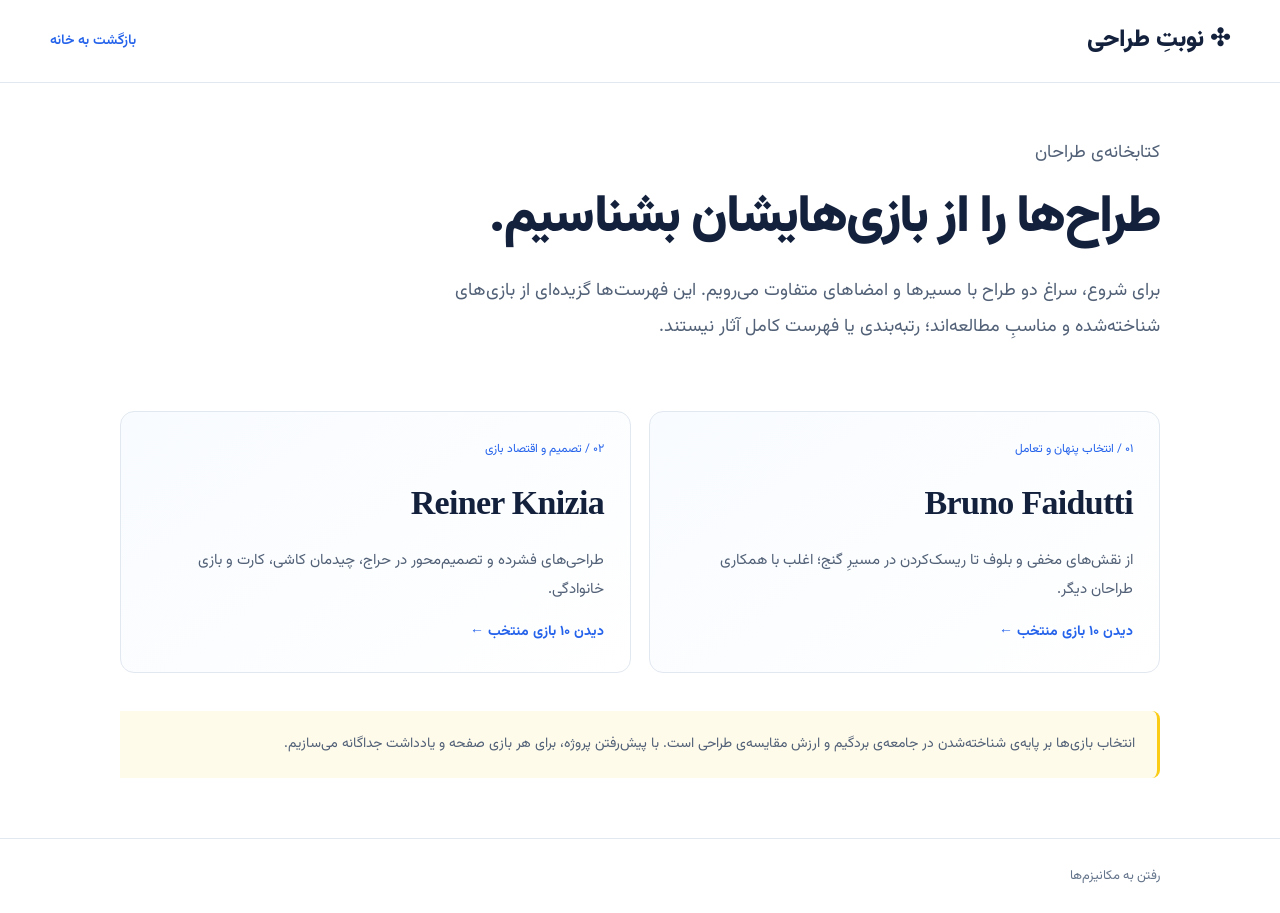
==== designers/index.html @ c554ebef "Add push-your-luck guide and designer pages" ====
<!doctype html>
<html lang="fa" dir="rtl">
<head><meta charset="utf-8"><meta name="viewport" content="width=device-width, initial-scale=1"><meta name="description" content="آشنایی با طراحان بردگیم و بازی‌های شناخته‌شده‌ی آن‌ها."><title>طراحان بازی | نوبتِ طراحی</title><link rel="stylesheet" href="../styles.css"><link rel="stylesheet" href="../responsive.css"><link rel="stylesheet" href="../article.css"></head>
<body class="article-page">
  <header class="article-header"><div class="wrap"><a class="brand" href="../index.html">✣ نوبتِ طراحی</a><a class="back-home" href="../index.html">بازگشت به خانه</a></div></header>
  <main class="article-main">
    <section class="mechanism-head"><p class="article-kicker">کتابخانه‌ی طراحان</p><h1>طراح‌ها را از بازی‌هایشان بشناسیم.</h1><p>برای شروع، سراغ دو طراح با مسیرها و امضاهای متفاوت می‌رویم. این فهرست‌ها گزیده‌ای از بازی‌های شناخته‌شده و مناسبِ مطالعه‌اند؛ رتبه‌بندی یا فهرست کامل آثار نیستند.</p></section>
    <section class="designer-index-grid">
      <a class="designer-index-card" href="bruno-faidutti.html"><span class="designer-index-num">۰۱ / انتخاب پنهان و تعامل</span><h2 lang="en" dir="ltr">Bruno Faidutti</h2><p>از نقش‌های مخفی و بلوف تا ریسک‌کردن در مسیرِ گنج؛ اغلب با همکاری طراحان دیگر.</p><b>دیدن ۱۰ بازی منتخب ←</b></a>
      <a class="designer-index-card" href="reiner-knizia.html"><span class="designer-index-num">۰۲ / تصمیم و اقتصاد بازی</span><h2 lang="en" dir="ltr">Reiner Knizia</h2><p>طراحی‌های فشرده و تصمیم‌محور در حراج، چیدمان کاشی، کارت و بازی خانوادگی.</p><b>دیدن ۱۰ بازی منتخب ←</b></a>
    </section>
    <p class="designer-note">انتخاب بازی‌ها بر پایه‌ی شناخته‌شدن در جامعه‌ی بردگیم و ارزش مقایسه‌ی طراحی است. با پیش‌رفتن پروژه، برای هر بازی صفحه و یادداشت جداگانه می‌سازیم.</p>
  </main>
  <footer class="site-footer"><div class="article-main"><a href="../index.html#mechanisms">رفتن به مکانیزم‌ها</a></div></footer>
</body></html>
---- styles.css ----
@import url('https://fonts.googleapis.com/css2?family=Vazirmatn:wght@400;500;600;700;800;900&display=swap');
:root{--paper:#ffffff;--ink:#14213d;--muted:#526177;--line:#e2e8f0;--orange:#2563eb;--green:#14213d}*{box-sizing:border-box}html{scroll-behavior:smooth;scroll-padding-top:30px}body{margin:0;background:var(--paper);color:var(--ink);font-family:Vazirmatn,Tahoma,sans-serif;line-height:1.9}a{color:inherit;text-decoration:none}a:focus-visible,summary:focus-visible{outline:3px solid var(--orange);outline-offset:6px}a:hover{color:var(--orange)}.wrap{width:min(1180px,calc(100% - 72px));margin-inline:auto}.header{display:flex;align-items:center;justify-content:space-between;gap:26px;min-height:112px;border-bottom:1px solid var(--line)}.brand{font-size:24px;font-weight:900;line-height:1.4;position:relative}.brand-icon{font-size:35px;color:var(--orange);vertical-align:middle}.brand-note{display:block;font-size:10px;font-weight:400;letter-spacing:.1px;margin-right:37px;color:var(--muted)}nav{display:flex;gap:25px;font-size:13px;font-weight:600}.github-link{font-size:12px;border:1px solid #cbd5e1;border-radius:5px;padding:8px 14px}.hero{display:grid;grid-template-columns:1fr 1fr;gap:52px;align-items:center;padding-block:70px 80px}.eyebrow{font-size:12px;font-weight:600;letter-spacing:.4px;margin:0 0 20px}.eyebrow>span{display:inline-block;width:7px;height:7px;border-radius:50%;background:var(--orange);margin-left:6px}h1{font-size:clamp(36px,4.2vw,59px);font-weight:900;line-height:1.5;letter-spacing:-1.7px;margin:0 0 20px}h1 em{font-style:normal;color:var(--orange)}.intro{font-size:15px;line-height:2.2;color:#526177;max-width:480px}.hero-actions{display:flex;align-items:center;gap:24px;margin-top:28px}.button{display:inline-flex;align-items:center;gap:24px;background:var(--green);color:white;border-radius:5px;padding:12px 21px;font-size:13px;font-weight:600}.button:hover{background:#1d4ed8;color:white}.text-link{font-size:12px;font-weight:600;border-bottom:1px solid #93c5fd;padding-bottom:3px}.small-note{font-size:11px;color:#526177;margin-top:21px}.board-art{height:490px;position:relative;direction:ltr}.board-caption{position:absolute;top:0;right:25px;left:25px;font-size:10px;color:#526177;direction:rtl;border-bottom:1px solid #e2e8f0;padding-bottom:10px}.board-caption span{float:left}.game-board{position:absolute;width:370px;height:370px;background:#eff6ff;left:60px;top:64px;transform:rotate(-9deg);border:11px solid #dbeafe;border-radius:10px;box-shadow:15px 20px 25px #14213d16;overflow:hidden}.board-grid{position:absolute;inset:0;background-image:linear-gradient(#93c5fd40 1px,transparent 1px),linear-gradient(90deg,#93c5fd40 1px,transparent 1px);background-size:44px 44px}.route{position:absolute;inset:0;width:100%;height:100%}.tile{position:absolute;width:57px;height:57px;display:grid;place-items:center;border-radius:8px;font-size:34px;box-shadow:3px 5px 0 #0002}.tile-a{left:119px;top:80px;background:var(--orange);color:#ffffff}.tile-b{right:37px;top:16px;background:var(--green);color:#facc15}.pawn{position:absolute;bottom:49px;left:36px;width:36px;height:52px;background:var(--green);border-radius:50% 50% 18% 18%;box-shadow:6px 7px 0 #0002}.pawn:before{content:'';position:absolute;width:27px;height:27px;border-radius:50%;background:#244887;top:-12px;left:4px}.token{position:absolute;right:40px;bottom:69px;width:50px;height:50px;background:#facc15;border:5px double #ca8a04;border-radius:50%;text-align:center;line-height:40px;font-size:24px;color:#713f12}.board-word{position:absolute;bottom:11px;right:16px;font-size:10px;color:#526177}.design-card{position:absolute;left:0;bottom:18px;background:#ffffff;width:240px;padding:22px;transform:rotate(8deg);box-shadow:0 10px 35px #14213d20;border:1px solid #e2e8f0;border-radius:8px;direction:rtl}.card-label{font-size:9px;color:#526177}.design-card strong{display:block;font-size:25px;line-height:1.7;margin:15px 0}.card-bottom{display:block;border-top:1px solid #e2e8f0;padding-top:12px;font-size:9px;color:#526177}.card-bottom b{float:left;font-size:18px}.dice{position:absolute;right:4px;bottom:33px;width:68px;height:68px;background:#2563eb;border-radius:12px;transform:rotate(-17deg);box-shadow:5px 7px 0 #1e40af;display:grid;grid-template-columns:repeat(3,1fr);grid-template-rows:repeat(3,1fr);padding:13px;gap:3px}.dice i{background:#ffffff;border-radius:50%}.dice i:nth-child(2){grid-column:3}.dice i:nth-child(3){grid-column:2;grid-row:2}.dice i:nth-child(4){grid-column:1;grid-row:3}.dice i:nth-child(5){grid-column:3;grid-row:3}.art-note{position:absolute;bottom:-25px;right:50px;font-size:10px;color:#526177}.status-strip{border-block:1px solid var(--line);background:#ffffff}.status-inner{display:flex;align-items:center;justify-content:space-between;gap:20px;padding-block:22px;font-size:12px}.status-inner b{font-size:26px;margin-left:8px;font-weight:800}.start-status{font-size:11px;color:#526177}.start-status i{display:inline-block;width:7px;height:7px;border-radius:50%;background:#2563eb;margin-left:6px}.section{padding-block:77px}.section-heading{display:flex;justify-content:space-between;align-items:center;gap:24px;margin-bottom:35px}.section-heading .eyebrow{color:#526177;margin-bottom:8px}h2{font-size:27px;line-height:1.7;letter-spacing:-.7px;margin:0}.section-heading>p{font-size:12px;color:var(--muted);margin:0}.steps{display:grid;grid-template-columns:repeat(4,1fr);gap:32px}.steps article{border-top:1px solid #cbd5e1;padding-top:20px}.step-no{font-size:12px;color:var(--orange)}h3{font-size:18px;line-height:1.8;margin:14px 0 7px}.steps p{font-size:13px;color:var(--muted);margin:0;line-height:2}.journal-section{background:#ffffff;border-block:1px solid var(--line)}.pill{font-size:11px;border:1px solid #cbd5e1;padding:4px 12px;border-radius:20px}.journal-entry{display:grid;grid-template-columns:190px 1fr;background:var(--paper);border:1px solid var(--line);padding:35px;gap:35px}.entry-side{display:flex;flex-direction:column;align-items:flex-start;border-left:1px solid var(--line);font-size:11px;color:var(--muted)}.entry-number{font-size:65px;line-height:1.5;font-weight:800;color:#64748b}.entry-tag{margin-top:26px;background:#ede9fe;padding:3px 12px;border-radius:3px;font-size:10px}.entry-content h3{font-size:22px;margin-top:0}.entry-content p{font-size:14px;line-height:2.2;color:#526177}.entry-content summary{cursor:pointer;display:flex;align-items:center;gap:24px;color:var(--orange);font-size:12px;font-weight:700;list-style:none}.entry-content summary::-webkit-details-marker{display:none}.entry-content summary span{font-size:20px}details[open] summary span{transform:rotate(45deg)}.article-body{border-top:1px solid var(--line);margin-top:20px;padding-top:4px}h4{font-size:16px;margin-bottom:0}.empty-note{display:flex;align-items:center;gap:18px;margin-top:20px}.empty-note>span{font-size:32px;color:#2563eb}.empty-note p{font-size:12px;color:var(--muted);margin:0}.empty-note strong{font-weight:500;color:var(--ink)}.resources{display:grid;grid-template-columns:1fr 1.6fr;gap:42px}.featured{background:#ffffff;border:1px solid #e2e8f0;border-radius:5px;padding:27px;display:block}.resource-type{font-size:11px;color:#526177}.resource-type>span{float:left;font-size:20px}.resource h3{text-align:left;font-size:33px;font-family:Georgia,serif;font-weight:400;line-height:1.2;margin-top:26px;color:var(--green)}.resource p{font-size:13px;color:#526177;max-width:320px}.resource-footer{font-size:11px;display:block;margin-top:25px}.resource-list>a{display:flex;justify-content:space-between;align-items:center;border-bottom:1px solid var(--line);padding:12px 0 18px}.resource-list h3{font-family:Georgia,serif;font-size:22px;margin:0;direction:ltr;text-align:right}.resource-list p{font-size:12px;color:var(--muted);margin:4px 0 0}.resource-list>a>span{font-size:24px;color:#2563eb}.book-note{font-size:11px;color:#526177;margin-top:20px}.workshop{padding:48px 55px;background:var(--green);border-radius:8px;color:#ffffff;display:grid;grid-template-columns:1fr 1fr;gap:80px;align-items:center}.workshop .eyebrow{color:#bfdbfe;margin-bottom:12px}.workshop h2{font-size:36px;line-height:1.6}.workshop p{font-size:13px;color:#cbd5e1;margin:18px 0 24px}.light{background:#dbeafe;color:var(--green);font-size:11px}.light:hover{background:#eff6ff;color:var(--green)}.workshop-sheet{background:#ffffff;color:var(--green);padding:25px 30px;transform:rotate(-3deg);box-shadow:5px 7px 0 #0b1530;position:relative}.workshop-sheet:before{content:'';position:absolute;width:70px;height:21px;background:#93c5fdaa;left:40%;top:-10px;transform:rotate(7deg)}.sheet-label{font-size:10px;color:#526177}.workshop-sheet h3{font-size:23px;margin-top:12px}.workshop-sheet ol{font-size:13px;padding-right:20px;line-height:2.5}.workshop-sheet p{font-size:11px;color:#526177;border-top:1px dashed #cbd5e1;padding-top:12px;margin-bottom:0}.publishing{display:flex;align-items:center;gap:27px;padding-block:58px}.publishing-icon{font-size:40px;color:var(--orange)}.publishing h2{font-size:21px}.publishing p{font-size:13px;color:var(--muted);max-width:750px;margin:8px 0 0}.publishing .text-link{margin-right:auto;white-space:nowrap}footer{border-top:1px solid var(--line);display:flex;justify-content:space-between;align-items:center;gap:20px;padding-block:27px}footer .brand{font-size:18px}footer p,footer>a:last-child{font-size:10px;color:var(--muted)}.skip{position:fixed;top:-100px;right:10px;padding:10px;background:white;z-index:10}.skip:focus{top:10px}@media(min-width:1400px){.hero{gap:80px}}@media(max-width:1050px){nav{gap:14px}.github-link{display:none}.hero{gap:20px}.game-board{width:320px;height:320px;left:30px;top:80px}.board-art{height:460px}.design-card{width:210px}.design-card strong{font-size:22px}.steps{gap:20px}.workshop{gap:40px;padding:40px}.hero-actions{gap:14px}.button{gap:12px}.hero-actions .text-link{font-size:11px}}@media(max-width:760px){.wrap{width:calc(100% - 36px)}.header{min-height:100px;flex-wrap:wrap;gap:16px;padding-block:17px}.brand{font-size:22px}.brand-note{font-size:9px}nav{width:100%;justify-content:space-between;font-size:12px}.hero{grid-template-columns:1fr;padding-block:35px 55px;gap:30px}h1{font-size:43px}.intro{font-size:14px}.hero-actions{gap:22px}.board-art{width:360px;max-width:100%;height:430px;margin:auto}.game-board{width:290px;height:290px;left:35px;top:60px}.design-card{left:4px;bottom:25px;width:200px;padding:18px}.design-card strong{font-size:21px;margin-block:10px}.dice{right:12px;bottom:40px}.art-note{bottom:-10px;right:28px}.status-inner{flex-wrap:wrap;gap:18px 8px}.status-inner>span{width:calc(50% - 8px);font-size:11px}.status-inner b{font-size:23px}.section{padding-block:48px}.section-heading{display:block;margin-bottom:25px}.section-heading>p{margin-top:12px}.section-heading .pill{display:inline-block;margin-top:14px}h2{font-size:24px}.steps{grid-template-columns:1fr 1fr;gap:28px 20px}.steps h3{font-size:16px}.steps p{font-size:12px}.journal-entry{grid-template-columns:1fr;padding:22px;gap:20px}.entry-side{flex-direction:row;align-items:center;gap:15px;border-left:0;border-bottom:1px solid var(--line);padding-bottom:12px}.entry-number{font-size:35px}.entry-tag{margin:0;font-size:9px}.entry-content h3{font-size:19px}.entry-content p{font-size:13px}.resources{grid-template-columns:1fr;gap:20px}.resource h3{font-size:34px}.workshop{grid-template-columns:1fr;padding:30px 24px;gap:35px}.workshop h2{font-size:30px}.workshop-sheet{margin:0 5px}.publishing{flex-wrap:wrap;gap:12px;padding-block:38px}.publishing>div{flex:1}.publishing .text-link{margin-right:43px}.publishing p{font-size:12px}footer{flex-wrap:wrap;gap:8px}footer p{width:100%;order:3;margin:0}footer>a:last-child{margin-right:auto}}@media(prefers-reduced-motion:reduce){html{scroll-behavior:auto}}

/* White page surfaces; retain the illustrated cards and accent panels. */
.status-strip{background:#fff}.journal-section{background:#fff}

/* Bright blue actions on clean white surfaces. */
.button{background:#2563eb}.button:hover{background:#1d4ed8}.button.light{background:#dbeafe;color:#14213d}.button.light:hover{background:#eff6ff}.featured{box-shadow:0 8px 28px #14213d06}.token{color:#713f12}
---- responsive.css ----
/* Shared layout safeguards, loaded after each page's component styles. */
.wrap { width: min(1180px, calc(100% - 40px)); }
main, section, article, .hero-copy, .entry-content, .project-copy,
.resource-list, .collab-copy, .about-hero > div { min-width: 0; }
img, svg { max-width: 100%; }
h1, h2, h3, p, a { overflow-wrap: break-word; }
.hero, .about-hero { grid-template-columns: minmax(0, 1fr) minmax(0, 1fr); }
.hero-actions, .mini-tags { flex-wrap: wrap; }
.button, .project-cta { max-width: 100%; min-height: 44px; }
nav a { display: inline-flex; align-items: center; min-height: 44px; }
.steps { grid-template-columns: repeat(3, minmax(0, 1fr)); }
.resources { grid-template-columns: minmax(0, 1fr) minmax(0, 1.6fr); }
.timeline { grid-template-columns: repeat(2, minmax(0, 1fr)); padding-inline-start: 14px; }
.interest-grid { grid-template-columns: repeat(3, minmax(0, 1fr)); }
.interest { min-width: 0; padding: 24px; }
.interest h3 { font-size: clamp(23px, 2.3vw, 32px); overflow-wrap: anywhere; }
.interest p { font-size: 13px; line-height: 1.9; }
.current-project {
  grid-template-columns: minmax(0, 1fr) minmax(0, 1.15fr);
  align-items: center; height: auto; min-height: 0;
}
.project-art { height: auto; aspect-ratio: 16 / 9; min-width: 0; }
.project-image { width: 100%; height: 100%; object-fit: contain; }
.project-dot { flex: 0 0 8px; }
.current-project h2 { font-size: clamp(26px, 3vw, 38px); overflow-wrap: anywhere; }
.project-copy p { max-width: none; }
.current-marker { flex-wrap: wrap; }
.workshop, .collab { grid-template-columns: minmax(0, 1fr) minmax(0, 1fr); }
.publishing > div { min-width: 0; }

@media (max-width: 1000px) {
  .hero, .about-hero { gap: 28px; }
  .header { gap: 15px; }
  .hero h1, .about-hero h1 { font-size: clamp(34px, 4.6vw, 48px); }
  .interest { padding: 20px; }
  .current-project { padding: 30px; gap: 26px; }
  .workshop, .collab { padding: 32px; gap: 30px; }
}

/* Stack before the fixed-size illustrations squeeze the reading column. */
@media (max-width: 900px) {
  .hero, .about-hero { grid-template-columns: minmax(0, 1fr); }
  .hero-copy, .about-hero > div:first-child { max-width: 650px; }
  .board-art { width: 360px; max-width: 100%; margin: 10px auto 20px; }
  .identity-art { width: 400px; max-width: 100%; margin: 10px auto; }
  .current-project { grid-template-columns: minmax(0, 1fr); gap: 24px; }
  .project-art { width: 100%; max-width: 600px; justify-self: center; order: 0; }
  .project-copy { order: 1; }
  .current-project h2 { font-size: clamp(28px, 5vw, 38px); }
  .steps { grid-template-columns: repeat(2, minmax(0, 1fr)); }
  .interest-grid { grid-template-columns: minmax(0, 1fr); }
  .interest {
    display: grid; grid-template-columns: minmax(0, 1fr) 150px;
    column-gap: 20px; align-items: center; min-height: 210px; padding: 24px;
  }
  .interest-visual {
    position: static; grid-column: 2; grid-row: 1 / 4;
    width: 150px; height: 150px; opacity: 1;
  }
  .interest-number, .interest h3, .interest p { grid-column: 1; }
  .interest h3 { font-size: clamp(24px, 4vw, 32px); min-height: 0; max-width: none; margin: 12px 0; }
  .interest p { margin: 0; text-align: right; }
  .workshop, .collab { grid-template-columns: minmax(0, 1fr); }
  .workshop-sheet { width: min(100%, 480px); justify-self: center; }
  .collab-art { width: 280px; max-width: 100%; margin: auto; }
  .collab-copy { max-width: 620px; }
  .publishing { flex-wrap: wrap; }
  .publishing .text-link { margin-inline-start: 0; }
}

@media (max-width: 760px) {
  .wrap { width: calc(100% - 36px); }
  .header { padding-block: 16px 8px; gap: 8px; }
  nav { gap: 8px; flex-wrap: wrap; }
  .hero, .about-hero { padding-block: 32px 40px; }
  .hero h1, .about-hero h1 { font-size: clamp(30px, 7vw, 43px); letter-spacing: -1px; }
  .section { padding-block: 44px; }
  .section-heading { display: block; }
  .section-heading > p { margin-top: 12px; }
  .timeline, .resources { grid-template-columns: minmax(0, 1fr); }
  .journal-entry { grid-template-columns: minmax(0, 1fr); }
  .entry-side { flex-wrap: wrap; }
  .current-project { padding: 22px; }
  .project-art { height: auto; }
  .identity-art { width: 340px; height: 410px; }
  .project-copy .eyebrow { font-size: 11px; }
  .current-project h2 { font-size: clamp(25px, 6vw, 34px); }
  .workshop, .collab { padding: 28px 24px; }
  .workshop-sheet { transform: none; margin: 0; }
  .collab-copy h2 { font-size: clamp(25px, 6vw, 32px); }
  .publishing { align-items: flex-start; }
  footer { flex-wrap: wrap; }
}

@media (max-width: 420px) {
  .wrap { width: calc(100% - 32px); }
  .steps { grid-template-columns: minmax(0, 1fr); }
  .interest { grid-template-columns: minmax(0, 1fr); padding: 24px; gap: 0; }
  .interest-visual { grid-column: 1; grid-row: 1; justify-self: center; width: 140px; height: 140px; }
  .interest-number { margin-top: 14px; }
  .interest h3 { font-size: 28px; }
  .interest p { margin-top: 6px; }
  .current-project { padding: 18px; }
  .project-cta { gap: 10px; padding-inline: 12px; }
  .identity-art { transform: none; height: 400px; }
  .art-orbit { width: 85%; height: auto; aspect-ratio: 1; left: 7%; }
  .orbit-two { width: 65%; left: 17%; }
  .id-label { font-size: 8px; letter-spacing: 1px; }
  .identity-card { padding: 18px; }
  .identity-card > div { gap: 10px; font-size: 10px; }
  .art-coordinate { left: 20%; }
  .board-art { height: 405px; }
  .game-board { width: 80%; height: auto; aspect-ratio: 1; left: 12%; }
  .design-card { width: 185px; left: 8px; }
  .dice { width: 56px; height: 56px; right: 8px; bottom: 25px; padding: 10px; }
  .collab-art { width: 240px; }
  .swatch { width: 95px; height: 140px; }
  .swatch-one { left: 5px; }.swatch-two { left: 65px; }.swatch-three { left: 125px; }
  .workshop, .collab { padding: 24px 18px; }
  .hero-actions { gap: 18px; }
}

/* Container-based sizing also covers narrow cards at desktop breakpoints. */
.interest h3{font-size:clamp(18px,10cqi,32px);max-width:100%;overflow-wrap:normal;word-break:normal}

/* Article and mechanism index additions. */
.journal-meta{font-size:14px!important;color:#526177!important;margin-block:10px 16px!important}
.journal-meta a{color:#2563eb;text-decoration:underline;text-decoration-color:#bfdbfe;text-underline-offset:3px}
.article-link{display:inline-flex;align-items:center;min-height:44px;padding:9px 15px;border-radius:5px;background:#2563eb;color:#fff;font-size:14px;font-weight:700}
.article-link:hover{color:#fff;background:#1d4ed8}
.mechanism-grid{display:grid;grid-template-columns:repeat(4,minmax(0,1fr));gap:14px}
.mechanism-grid>a{border:1px solid #e2e8f0;border-radius:9px;padding:22px;background:#fff;transition:border-color .15s ease,transform .15s ease}
.mechanism-grid>a:hover{border-color:#93c5fd;transform:translateY(-3px)}
.mechanism-grid>a>span{font-size:12px;color:#64748b}
.mechanism-grid h3{font-size:20px;margin:12px 0 6px;line-height:1.5}
.mechanism-grid h3{display:flex;flex-direction:column;align-items:flex-start;gap:3px}
.mechanism-grid h3 small,.journal-meta small{font:500 13px/1.5 Georgia,serif;color:#64748b;letter-spacing:.1px}
.journal-meta{display:flex;flex-wrap:wrap;align-items:center;gap:9px;margin-block:14px 18px!important}
.journal-meta>span{font-size:13px;color:#526177}
.journal-meta .mechanism-tag{display:inline-flex;flex-direction:column;gap:1px;padding:5px 10px;border:1px solid #dbeafe;border-radius:7px;background:#f8fbff;text-decoration:none}
.journal-meta .mechanism-tag>span{font-size:13px;font-weight:600}
.journal-meta .mechanism-tag small{font-size:11px}
.journal-entry-featured{grid-template-columns:minmax(220px,300px) minmax(0,1fr);align-items:stretch;padding:18px;gap:28px}
.entry-art{position:relative;min-height:286px;border-radius:7px;overflow:hidden;display:grid;place-items:center;direction:ltr;background:linear-gradient(145deg,#eaf2ff,#f8fbff);border:1px solid #dbeafe}
.entry-art:before,.entry-art:after{content:"";position:absolute;width:210px;height:210px;border:1px solid #bfdbfe;border-radius:50%;opacity:.75}
.entry-art:after{width:270px;height:270px;border-style:dashed;opacity:.45}
.entry-art-number{position:absolute;top:14px;left:15px;font-size:13px;letter-spacing:.12em;color:#526177;z-index:2}
.entry-art-spark{position:absolute;top:24%;left:50%;transform:translate(-50%,-50%);font-size:54px;color:#f6b91a;z-index:2}
.entry-art-cards{position:relative;display:flex;align-items:center;z-index:1;direction:ltr;padding-top:25px}
.entry-art-card{width:81px;height:119px;margin-inline:-8px;border:2px solid #14213d;border-radius:10px;background:#fff;box-shadow:0 10px 18px #14213d20;display:grid;place-items:center;font-size:31px;font-weight:800}
.entry-card-left{color:#2563eb;transform:rotate(-17deg) translateY(8px)}
.entry-card-center{color:#14213d;border-color:#2563eb;transform:translateY(-9px)}
.entry-card-right{color:#e56b44;transform:rotate(17deg) translateY(8px)}
.entry-art-caption{position:absolute;bottom:15px;z-index:2;font-size:12px;color:#526177;direction:rtl}
.entry-kicker{font-size:13px!important;color:#64748b!important;margin:0 0 8px!important;display:flex;align-items:center;gap:9px;flex-wrap:wrap}
.entry-kicker span{font:500 13px Georgia,serif;color:#526177}
.journal-entry-featured .entry-content h3{font-size:24px;line-height:1.65}
@media(max-width:900px){.journal-entry-featured{grid-template-columns:minmax(210px,260px) minmax(0,1fr);gap:20px;padding:18px}.entry-art{min-height:270px}}
@media(max-width:760px){.journal-entry-featured{grid-template-columns:minmax(0,1fr);gap:18px}.entry-art{min-height:220px}.entry-art-cards{transform:scale(.9)}.journal-entry-featured .entry-content h3{font-size:21px}}
.mechanism-grid p{font-size:14px;line-height:1.9;color:#526177;margin:0 0 14px}
.mechanism-grid b{font-size:12px;color:#2563eb}
@media(max-width:900px){.mechanism-grid{grid-template-columns:repeat(2,minmax(0,1fr))}}
@media(max-width:520px){.mechanism-grid{grid-template-columns:minmax(0,1fr)}}

/* Keep the article cards and their caption apart on narrow screens. */
.card-art { overflow: hidden; }
.art-card-one { top: 50%; left: 50%; transform: translate(calc(-50% - 65px), calc(-50% + 7px)) rotate(-16deg); }
.art-card-two { top: 50%; left: 50%; transform: translate(-50%, calc(-50% - 8px)); }
.art-card-three { top: 50%; left: 50%; transform: translate(calc(-50% + 65px), calc(-50% + 7px)) rotate(16deg); }
.art-caption { bottom: 8px; width: calc(100% - 24px); padding: 6px 10px; border-radius: 6px; background: #ffffffed; line-height: 1.5; text-align: center; }
@media (max-width: 760px) {
  .card-art { min-height: 270px; }
  .art-card { width: 104px; height: 152px; }
}
@media (max-width: 520px) {
  .card-art { min-height: 260px; }
  .art-card { width: 92px; height: 138px; }
  .art-card-one { transform: translate(calc(-50% - 52px), calc(-50% + 6px)) rotate(-16deg); }
  .art-card-two { transform: translate(-50%, calc(-50% - 7px)); }
  .art-card-three { transform: translate(calc(-50% + 52px), calc(-50% + 6px)) rotate(16deg); }
}

.analysis-table-wrap { overflow-x: auto; margin: 20px 0; border: 1px solid #e2e8f0; border-radius: 9px; background: #fff; }
.analysis-table { width: 100%; min-width: 560px; border-collapse: collapse; font-size: 14px; line-height: 1.75; }
.analysis-table th, .analysis-table td { padding: 12px 14px; border-bottom: 1px solid #e2e8f0; text-align: right; vertical-align: top; }
.analysis-table th { background: #f8fafc; color: #14213d; font-size: 13px; white-space: nowrap; }
.analysis-table tbody tr:last-child td { border-bottom: 0; }
.sales-final { margin-top: 58px; padding-top: 28px; border-top: 1px solid #e2e8f0; }
.sales-poster { display: grid; grid-template-columns: 160px minmax(0, 1fr); align-items: center; gap: 22px; position: relative; overflow: hidden; margin: 20px 0 12px; padding: 24px; border: 1px solid #dbeafe; border-radius: 14px; background: linear-gradient(115deg, #f8fbff 0 50%, #eff6ff 50%); }
.sales-poster:after { content: ""; position: absolute; width: 190px; aspect-ratio: 1; border: 1px dashed #93c5fd; border-radius: 50%; left: -110px; bottom: -145px; }
.sales-cat { width: 145px; aspect-ratio: 1; display: grid; place-items: center; border-radius: 50%; background: #facc15; box-shadow: 0 10px 22px #14213d16; }
.sales-cat svg { width: 90%; height: 90%; }
.sales-poster-copy { display: flex; flex-direction: column; align-items: flex-start; line-height: 1.5; }
.sales-poster-copy > span { font-size: 12px; color: #526177; }
.sales-poster-copy > strong { color: #14213d; font-size: clamp(52px, 8vw, 78px); line-height: 1.05; letter-spacing: -2px; }
.sales-poster-copy > b { font-size: 20px; }
.sales-poster-copy > small { margin-top: 5px; color: #64748b; font-size: 11px; direction: ltr; }
.sales-poster figcaption { grid-column: 1 / -1; padding-top: 12px; border-top: 1px solid #dbeafe; color: #526177; font-size: 12px; }
.sales-note { font-size: 14px !important; color: #64748b !important; }
@media (max-width: 520px) {
  .sales-poster { grid-template-columns: 92px minmax(0, 1fr); gap: 15px; padding: 17px; }
  .sales-cat { width: 88px; }
  .sales-poster-copy > strong { font-size: 53px; }
  .sales-poster-copy > b { font-size: 17px; }
}
---- article.css ----
.article-page{--article-accent:#2563eb}.article-header{padding-block:24px;border-bottom:1px solid #e2e8f0}.article-header .wrap{display:flex;justify-content:space-between;align-items:center;gap:20px}.back-home{font-size:14px;font-weight:600;color:#2563eb}.article-main{width:min(1040px,calc(100% - 40px));margin-inline:auto}.article-hero{display:grid;grid-template-columns:minmax(0,1.1fr) minmax(260px,.9fr);gap:48px;align-items:center;padding-block:68px 44px}.article-kicker{font-size:13px;color:#526177;margin:0 0 12px}.article-hero h1{font-size:clamp(38px,5vw,62px);line-height:1.35;margin:0 0 20px;letter-spacing:-1.5px}.article-deck{font-size:19px;line-height:2;color:#526177;margin:0;max-width:620px}.article-meta{display:flex;flex-wrap:wrap;gap:10px;margin-top:23px}.article-meta span{border:1px solid #dbe3ef;border-radius:30px;padding:5px 12px;font-size:13px;color:#526177}.card-art{min-height:300px;position:relative;display:grid;place-items:center;background:linear-gradient(145deg,#eff6ff,#f8fbff);border:1px solid #dbeafe;border-radius:18px;overflow:hidden}.card-art:before,.card-art:after{content:"";position:absolute;border-radius:50%;border:1px solid #bfdbfe;inset:22%;}.card-art:after{inset:10%;border-style:dashed;opacity:.6}.art-card{position:absolute;width:112px;height:164px;background:#fff;border:2px solid #14213d;border-radius:12px;box-shadow:0 12px 28px #14213d1c;display:flex;align-items:center;justify-content:center;color:#14213d;font-size:38px;font-weight:900}.art-card span{position:absolute;top:10px;right:12px;font-size:12px}.art-card i{position:absolute;bottom:10px;left:12px;font-style:normal;font-size:12px}.art-card-one{transform:translate(-65px,7px) rotate(-16deg);color:#2563eb}.art-card-two{transform:translate(0,-8px);z-index:1;border-color:#2563eb;color:#2563eb}.art-card-three{transform:translate(65px,7px) rotate(16deg);color:#dc5b35}.art-caption{position:absolute;bottom:18px;font-size:12px;color:#526177;z-index:2}.article-layout{display:grid;grid-template-columns:minmax(0,1fr) 230px;gap:54px;align-items:start;padding-bottom:80px}.article-body{min-width:0;border:0;margin:0;padding:0}.article-body p,.article-body li{font-size:17px;line-height:2.1;color:#26354d}.article-body h2{font-size:27px;margin:42px 0 14px;line-height:1.6}.article-body h3{font-size:20px;margin:24px 0 8px}.article-body a{color:#1d4ed8;text-decoration:underline;text-decoration-color:#bfdbfe;text-underline-offset:4px}.article-body ul{padding-right:24px}.article-body li{padding-right:5px;margin-block:7px}.article-aside{position:sticky;top:20px;border:1px solid #e2e8f0;border-radius:12px;padding:20px;background:#fff}.article-aside h2{font-size:17px;margin:0 0 10px}.article-aside a{display:block;padding:8px 0;border-bottom:1px solid #eef2f7;color:#526177;font-size:14px}.article-aside a:last-child{border-bottom:0}.article-note{border-right:4px solid #2563eb;background:#eff6ff;padding:17px 20px;margin:26px 0;border-radius:0 9px 9px 0}.article-note p{margin:0;font-size:15px}.mechanism-callout{display:flex;flex-wrap:wrap;gap:10px;margin-block:17px 28px}.mechanism-callout a{font-size:14px;background:#eff6ff;border:1px solid #dbeafe;border-radius:30px;padding:7px 14px;text-decoration:none}.game-links{display:grid;grid-template-columns:repeat(3,minmax(0,1fr));gap:14px;margin:22px 0}.game-link-card{display:block;border:1px solid #e2e8f0;border-radius:12px;padding:18px;background:#fff;text-decoration:none!important;transition:transform .15s ease,border-color .15s ease}.game-link-card:hover{transform:translateY(-3px);border-color:#93c5fd}.game-link-card span{font-size:12px;color:#64748b}.game-link-card strong{display:block;font-size:18px;color:#14213d;margin-block:8px}.game-link-card em{font-size:13px;font-style:normal;color:#526177}.article-sources{border-top:1px solid #e2e8f0;margin-top:48px;padding-top:20px}.article-sources h2{font-size:20px;margin:0 0 10px}.article-sources li,.article-sources a{font-size:14px}.site-footer{border-top:1px solid #e2e8f0;padding-block:25px;color:#64748b;font-size:13px}.index-card{display:block;border:1px solid #e2e8f0;border-radius:12px;padding:22px;margin-block:12px;transition:border-color .15s ease}.index-card:hover{border-color:#93c5fd}.index-card h2{margin:6px 0;font-size:22px}.index-card p{font-size:15px;line-height:1.9;color:#526177;margin:0}.coming-label{font-size:12px;color:#b45309;background:#fff7ed;padding:4px 9px;border-radius:20px;display:inline-block}.mechanism-head{padding-block:52px 24px}.mechanism-head h1{font-size:clamp(34px,5vw,52px);margin:0 0 10px;line-height:1.4}.mechanism-head p{font-size:18px;color:#526177;line-height:2;max-width:760px}.mechanism-list{padding-bottom:75px}.game-placeholder{background:#f8fafc;border:1px dashed #cbd5e1;border-radius:12px;padding:24px;margin-block:15px}.game-placeholder h2{font-size:22px;margin:0 0 7px}.game-placeholder p{font-size:15px;line-height:1.9;color:#526177;margin:0 0 12px}.related-list{display:flex;flex-wrap:wrap;gap:10px}.related-list a{padding:6px 12px;background:#eff6ff;border-radius:25px;font-size:14px;color:#1d4ed8}
.product-link{display:flex;align-items:center;justify-content:space-between;gap:24px;flex-wrap:wrap;background:#f8fafc;border:1px solid #dbeafe;border-radius:12px;padding:22px;margin-top:42px}.product-link span{font-size:13px;color:#526177}.product-link h2{font-size:20px;margin:4px 0}.product-link p{font-size:14px;color:#64748b;margin:0}.product-link>a{display:inline-flex;align-items:center;min-height:46px;padding:10px 16px;border-radius:6px;background:#2563eb;color:#fff;text-decoration:none;font-size:14px;font-weight:700;white-space:nowrap}.product-link>a:hover{background:#1d4ed8}
.mechanism-english{margin:-4px 0 14px!important;color:#64748b!important;font:500 16px/1.6 Georgia,serif!important;letter-spacing:.2px}
.mechanism-callout a{display:inline-flex;flex-direction:column;gap:1px;align-items:flex-start}
.mechanism-callout small{font:500 11px/1.5 Georgia,serif;color:#64748b}

/* Mechanism explainers and designer directory */
.mechanism-source { font-size: 13px !important; color: #718096 !important; }
.mechanism-source a, .designer-source a { color: #2563eb; text-decoration: underline; text-underline-offset: 3px; }
.push-visual { margin: 18px 0 52px; padding: clamp(20px, 4vw, 38px); display: grid; grid-template-columns: minmax(190px, .8fr) minmax(0, 1.5fr); align-items: center; gap: 15px 32px; border: 1px solid #e2e8f0; border-radius: 16px; background: linear-gradient(135deg, #f8fbff, #fff 62%); }
.push-visual-copy h2 { margin: 9px 0; color: #14213d; font-size: clamp(22px, 3vw, 30px); line-height: 1.55; }
.push-visual-copy p { margin: 0; color: #64748b; font-size: 15px; line-height: 1.9; }
.push-visual-label { color: #2563eb; font-size: 12px; font-weight: 700; }
.push-diagram { width: 100%; min-width: 0; overflow: visible; }
.push-visual-caption { grid-column: 1 / -1; justify-self: start; margin: 0; color: #94a3b8; font-size: 11px; }
.designer-lenses { margin-block: 60px; }
.designer-lenses .section-heading { margin-bottom: 20px; }
.lens-grid { display: grid; grid-template-columns: repeat(2, minmax(0,1fr)); gap: 16px; }
.lens-card { position: relative; padding: 24px; border: 1px solid #e2e8f0; border-radius: 12px; background: #fff; }
.lens-card:first-child { background: #f8fbff; }
.lens-mark { position: absolute; inset-inline-end: 22px; top: 18px; color: #2563eb; font-size: 24px; font-weight: 700; }
.lens-name { margin: 0 38px 5px 0; color: #2563eb; font: 600 14px/1.6 Georgia,serif; direction: ltr; text-align: right; }
.lens-card h3 { margin: 5px 0 10px; font-size: 20px; }
.lens-card > p:not(.lens-name) { color: #526177; font-size: 15px; line-height: 2; }
.lens-card > a { color: #2563eb; font-size: 14px; font-weight: 700; text-decoration: none; }
.mechanism-intro { max-width: 730px; color: #526177; font-size: 15px; line-height: 1.9; }
.designer-index-grid { display: grid; grid-template-columns: repeat(2,minmax(0,1fr)); gap: 18px; margin-block: 24px 38px; }
.designer-index-card { display: flex; min-height: 255px; flex-direction: column; align-items: flex-start; padding: 26px; border: 1px solid #e2e8f0; border-radius: 14px; background: linear-gradient(145deg,#f8fbff,#fff); transition: transform .15s ease,border-color .15s ease; }
.designer-index-card:hover { transform: translateY(-3px); border-color: #93c5fd; }
.designer-index-num { color: #2563eb; font-size: 12px; }
.designer-index-card h2 { margin: 20px 0 7px; color: #14213d; font: 700 clamp(24px,4vw,34px)/1.3 Georgia,serif; }
.designer-index-card p { max-width: 480px; color: #526177; font-size: 15px; line-height: 1.9; }
.designer-index-card b { margin-top: auto; color: #2563eb; font-size: 14px; }
.designer-note,.designer-source { margin-block: 28px 60px; padding: 20px 22px; border-right: 3px solid #facc15; border-radius: 0 8px 8px 0; background: #fffbeb; color: #526177; font-size: 14px; line-height: 1.9; }
.designer-hero h1 { direction: ltr; text-align: right; }
.designer-games { margin-top: 28px; }
.designer-game-grid { grid-template-columns: repeat(2,minmax(0,1fr)); }
.designer-game-grid .game-link-card { min-height: 150px; }
.designer-game-grid .game-link-card strong { font-size: 19px; }
.designer-source { display: flex; align-items: center; justify-content: space-between; gap: 18px; }
.designer-source p { margin: 0; }
.designer-source a { flex: 0 0 auto; font-weight: 700; }
@media (max-width: 760px) {
  .push-visual { grid-template-columns: 1fr; gap: 18px; }
  .push-diagram { margin-inline: auto; }
  .lens-grid,.designer-index-grid,.designer-game-grid { grid-template-columns: minmax(0,1fr); }
  .designer-index-card { min-height: 220px; }
  .designer-source { flex-direction: column; align-items: flex-start; }
}
@media(max-width:800px){.article-hero{grid-template-columns:1fr;gap:28px;padding-block:42px 28px}.card-art{min-height:255px}.article-layout{grid-template-columns:1fr;gap:20px}.article-aside{position:static;order:-1;display:flex;flex-wrap:wrap;gap:0 18px}.article-aside h2{width:100%}.article-aside a{border:0}.game-links{grid-template-columns:1fr 1fr}}
@media(max-width:520px){.article-main{width:calc(100% - 32px)}.article-hero h1{font-size:36px}.article-deck{font-size:17px}.article-body p,.article-body li{font-size:16px}.article-body h2{font-size:23px}.article-layout{padding-bottom:50px}.game-links{grid-template-columns:1fr}.article-header .wrap{align-items:flex-start;flex-direction:column;gap:8px}.card-art{min-height:230px}.art-card{transform:scale(.85)}.art-card-one{transform:translate(-55px,7px) rotate(-16deg) scale(.85)}.art-card-two{transform:translate(0,-8px) scale(.85)}.art-card-three{transform:translate(55px,7px) rotate(16deg) scale(.85)}}
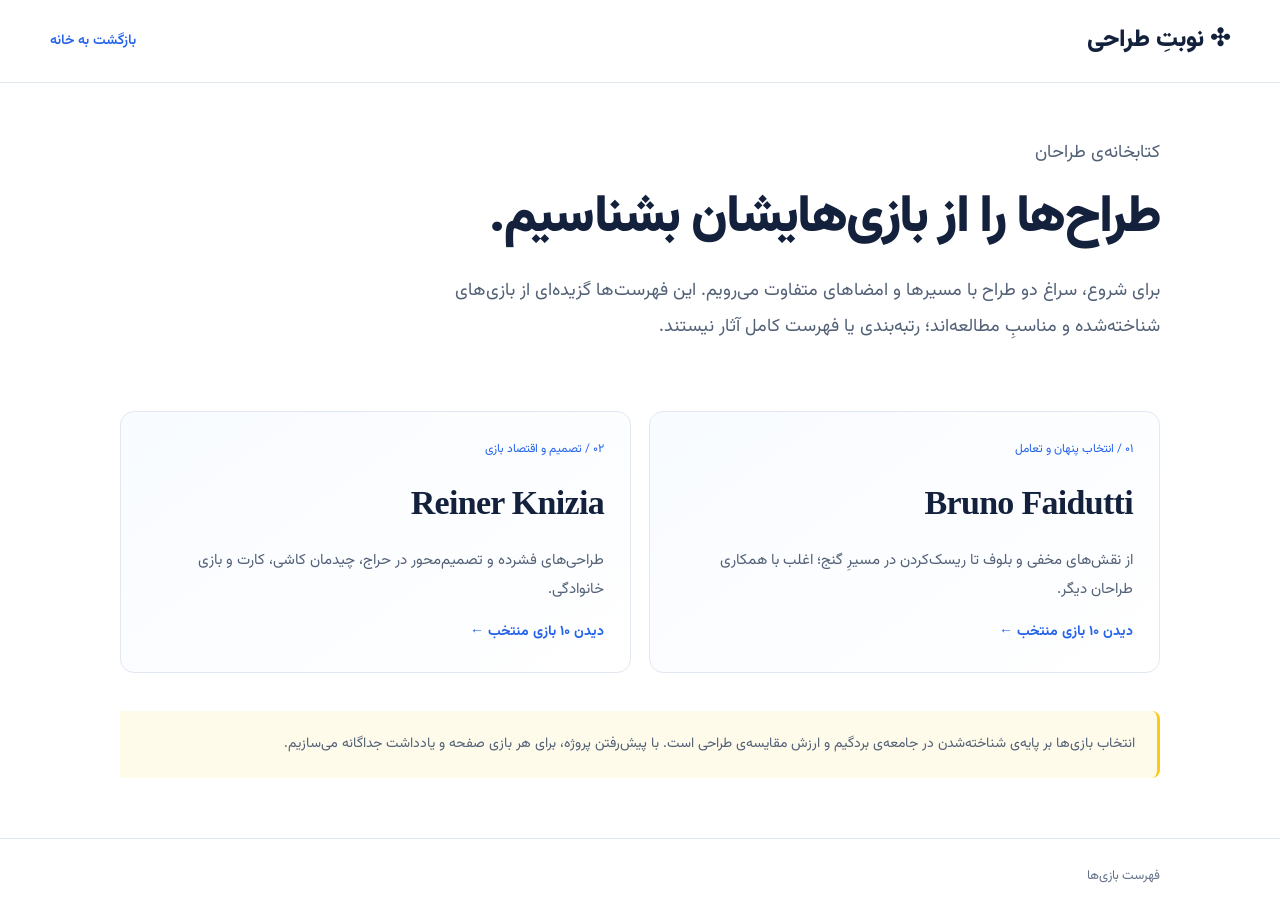
==== commit 1936c5dd: "Update game review homepage and Cthulhu Dice rules" ====
--- a/designers/index.html
+++ b/designers/index.html
@@ -11,5 +11,5 @@
     </section>
     <p class="designer-note">انتخاب بازی‌ها بر پایه‌ی شناخته‌شدن در جامعه‌ی بردگیم و ارزش مقایسه‌ی طراحی است. با پیش‌رفتن پروژه، برای هر بازی صفحه و یادداشت جداگانه می‌سازیم.</p>
   </main>
-  <footer class="site-footer"><div class="article-main"><a href="../index.html#mechanisms">رفتن به مکانیزم‌ها</a></div></footer>
+  <footer class="site-footer"><div class="article-main"><a href="../index.html#journal">فهرست بازی‌ها</a></div></footer>
 </body></html>
--- a/responsive.css
+++ b/responsive.css
@@ -141,22 +141,15 @@
 .journal-meta .mechanism-tag>span{font-size:13px;font-weight:600}
 .journal-meta .mechanism-tag small{font-size:11px}
 .journal-entry-featured{grid-template-columns:minmax(220px,300px) minmax(0,1fr);align-items:stretch;padding:18px;gap:28px}
-.entry-art{position:relative;min-height:286px;border-radius:7px;overflow:hidden;display:grid;place-items:center;direction:ltr;background:linear-gradient(145deg,#eaf2ff,#f8fbff);border:1px solid #dbeafe}
-.entry-art:before,.entry-art:after{content:"";position:absolute;width:210px;height:210px;border:1px solid #bfdbfe;border-radius:50%;opacity:.75}
-.entry-art:after{width:270px;height:270px;border-style:dashed;opacity:.45}
-.entry-art-number{position:absolute;top:14px;left:15px;font-size:13px;letter-spacing:.12em;color:#526177;z-index:2}
-.entry-art-spark{position:absolute;top:24%;left:50%;transform:translate(-50%,-50%);font-size:54px;color:#f6b91a;z-index:2}
-.entry-art-cards{position:relative;display:flex;align-items:center;z-index:1;direction:ltr;padding-top:25px}
-.entry-art-card{width:81px;height:119px;margin-inline:-8px;border:2px solid #14213d;border-radius:10px;background:#fff;box-shadow:0 10px 18px #14213d20;display:grid;place-items:center;font-size:31px;font-weight:800}
-.entry-card-left{color:#2563eb;transform:rotate(-17deg) translateY(8px)}
-.entry-card-center{color:#14213d;border-color:#2563eb;transform:translateY(-9px)}
-.entry-card-right{color:#e56b44;transform:rotate(17deg) translateY(8px)}
-.entry-art-caption{position:absolute;bottom:15px;z-index:2;font-size:12px;color:#526177;direction:rtl}
+.journal-next-entry{display:grid;grid-template-columns:auto minmax(0,1fr) auto;align-items:center;gap:18px;margin-top:16px;padding:18px 22px;border:1px solid #e2e8f0;border-radius:8px;background:#fff;transition:border-color .15s ease,transform .15s ease}
+.journal-next-entry:hover{border-color:#93c5fd;transform:translateY(-2px)}
+.journal-next-number{display:grid;place-items:center;width:46px;height:46px;border-radius:50%;background:#eff6ff;color:#2563eb;font:700 16px Georgia,serif}
+.journal-next-copy{display:grid;gap:3px}.journal-next-copy b{font-size:15px;color:#14213d}.journal-next-copy small{font-size:12px;color:#64748b}.journal-next-entry>strong{color:#2563eb;font-size:13px}
 .entry-kicker{font-size:13px!important;color:#64748b!important;margin:0 0 8px!important;display:flex;align-items:center;gap:9px;flex-wrap:wrap}
 .entry-kicker span{font:500 13px Georgia,serif;color:#526177}
 .journal-entry-featured .entry-content h3{font-size:24px;line-height:1.65}
-@media(max-width:900px){.journal-entry-featured{grid-template-columns:minmax(210px,260px) minmax(0,1fr);gap:20px;padding:18px}.entry-art{min-height:270px}}
-@media(max-width:760px){.journal-entry-featured{grid-template-columns:minmax(0,1fr);gap:18px}.entry-art{min-height:220px}.entry-art-cards{transform:scale(.9)}.journal-entry-featured .entry-content h3{font-size:21px}}
+@media(max-width:900px){.journal-entry-featured{grid-template-columns:minmax(210px,260px) minmax(0,1fr);gap:20px;padding:18px}}
+@media(max-width:760px){.journal-entry-featured{grid-template-columns:minmax(0,1fr);gap:18px}.journal-entry-featured .entry-content h3{font-size:21px}.journal-next-entry{grid-template-columns:auto minmax(0,1fr);gap:12px;padding:15px}.journal-next-entry>strong{grid-column:2}}
 .mechanism-grid p{font-size:14px;line-height:1.9;color:#526177;margin:0 0 14px}
 .mechanism-grid b{font-size:12px;color:#2563eb}
 @media(max-width:900px){.mechanism-grid{grid-template-columns:repeat(2,minmax(0,1fr))}}
@@ -203,3 +196,50 @@
   .sales-poster-copy > strong { font-size: 53px; }
   .sales-poster-copy > b { font-size: 17px; }
 }
+
+/* Homepage introduction and game dossiers. */
+.home-header{min-height:68px;padding-block:0}
+.review-hero{padding-block:clamp(28px,4vw,56px) 28px}
+.review-hero .intro{margin:0}
+.review-hero .hero-actions{margin-top:18px}
+.review-hero .design-card strong{margin:0;text-wrap:balance}
+.game-library{padding-block:clamp(26px,4vw,40px) clamp(32px,5vw,56px);border-top:1px solid var(--line)}
+.game-library-heading{display:flex;align-items:center;justify-content:space-between;flex-wrap:wrap;gap:8px 20px;margin-block-end:20px}
+.case-number-picker{display:flex;align-items:center;justify-content:flex-start;gap:8px;flex-wrap:wrap;margin:0 0 20px}
+.case-number-picker>a{display:inline-flex;align-items:center;gap:9px;min-height:44px;padding:7px 12px;border:1px solid #dbe3ef;border-radius:7px;background:#f8fbff;color:#14213d;font-size:13px;transition:border-color .15s ease,background .15s ease}
+.case-number-picker>a:hover{border-color:#93c5fd;background:#eff6ff}
+.case-number-picker>a b{color:#2563eb;font:700 13px Georgia,serif;direction:ltr}
+.case-library-grid{display:grid;grid-template-columns:repeat(3,minmax(0,1fr));gap:18px;align-items:stretch}
+.case-library-card{display:flex;flex-direction:column;min-width:0;overflow:hidden;border:1px solid #dbe3ef;border-radius:10px;background:#fff;transition:border-color .15s ease,transform .15s ease}
+.case-library-card:hover{border-color:#93c5fd;transform:translateY(-2px)}
+.case-library-image{display:block;width:100%;height:auto;aspect-ratio:3 / 2;object-fit:cover;background:#f1f5f9}
+.case-library-photo{margin:0}
+.case-library-photo figcaption{min-block-size:49px;align-content:center;padding:6px 12px;border-bottom:1px solid #e2e8f0;background:#f8fafc;color:#526177;font-size:11px;line-height:1.6}
+.case-library-photo figcaption a{text-decoration:underline;text-underline-offset:2px}
+.case-card-content{display:flex;flex:1;flex-direction:column;align-items:flex-start;min-width:0;padding:20px}
+.case-card-kicker{margin:0 0 5px;color:#2563eb;font-size:12px;font-weight:700}
+.case-card-content h3{margin:0 0 9px;color:#14213d;font-size:clamp(18px,1.7vw,22px);line-height:1.55;overflow-wrap:anywhere}
+.case-card-content>p:not(.case-card-kicker){margin:0;color:#526177;font-size:14px;line-height:1.9}
+.case-card-tags{display:flex;flex-wrap:wrap;gap:7px;margin-block:14px 16px}
+.case-card-tags a{padding:4px 8px;border:1px solid #dbeafe;border-radius:20px;background:#f8fbff;color:#2563eb;font-size:11px}
+.case-card-content .article-link{margin-top:auto;font-size:13px}
+.next-step{padding-block:24px 34px;border-top:1px solid var(--line)}
+.next-step h2{font-size:21px}
+.next-step p{max-width:65ch;margin:6px 0 0;color:var(--muted);font-size:15px}
+@media(max-width:1040px){.case-library-grid{grid-template-columns:repeat(2,minmax(0,1fr))}}
+@media(max-width:900px){
+  .review-hero{gap:20px}
+  .review-hero .board-art{width:min(340px,100%);height:268px;margin:0 auto}
+  .review-hero .game-board{width:min(68%,220px);height:auto;aspect-ratio:1;left:15%;top:34px;border-width:7px}
+  .review-hero .tile{width:38px;height:38px;font-size:22px}
+  .review-hero .tile-a{left:32%;top:22%}
+  .review-hero .tile-b{right:10%;top:5%}
+  .review-hero .token{right:10%;bottom:16%;width:34px;height:34px;border-width:4px;line-height:26px;font-size:16px}
+  .review-hero .pawn{bottom:12%;left:10%;transform:scale(.7);transform-origin:bottom left}
+  .review-hero .design-card{left:5%;bottom:15px;width:154px;padding:14px}
+  .review-hero .design-card strong{font-size:16px}
+  .review-hero .dice{right:6%;bottom:23px;width:48px;height:48px;padding:9px}
+}
+@media(max-width:620px){.case-library-grid{grid-template-columns:minmax(0,1fr)}}
+@media(max-width:520px){.case-card-content{padding:18px}.case-card-content h3{font-size:20px}}
+@media(max-width:420px){.case-number-picker>a{gap:6px;padding-inline:8px}}
--- a/article.css
+++ b/article.css
@@ -3,6 +3,58 @@
 .mechanism-english{margin:-4px 0 14px!important;color:#64748b!important;font:500 16px/1.6 Georgia,serif!important;letter-spacing:.2px}
 .mechanism-callout a{display:inline-flex;flex-direction:column;gap:1px;align-items:flex-start}
 .mechanism-callout small{font:500 11px/1.5 Georgia,serif;color:#64748b}
+.case-top-picker{display:flex;align-items:center;gap:6px;margin-inline:auto;padding:4px 6px;border:1px solid #e2e8f0;border-radius:8px;background:#fff}
+.case-top-picker>span{padding-inline:6px;color:#64748b;font-size:12px}
+.case-top-picker>a{display:grid;place-items:center;min-width:40px;min-height:38px;padding:4px 9px;border-radius:5px;color:#526177;font:700 13px Georgia,serif;direction:ltr}
+.case-top-picker>a:hover{background:#eff6ff;color:#1d4ed8}
+.case-top-picker>a[aria-current="page"]{background:#14213d;color:#fff}
+.case-pagination{display:grid;grid-template-columns:minmax(0,1fr) auto minmax(0,1fr);align-items:stretch;gap:12px;margin:26px auto 35px;padding:16px;border:1px solid #e2e8f0;border-radius:12px;background:#f8fbff}
+.case-pagination-control{display:flex;min-width:0;flex-direction:column;justify-content:center;align-items:flex-start;gap:3px;padding:12px 14px;border:1px solid #e2e8f0;border-radius:8px;background:#fff;text-decoration:none!important}
+.case-pagination-control:last-child{text-align:left;align-items:flex-end}
+.case-pagination-control small{color:#64748b;font-size:12px}
+.case-pagination-control strong{color:#14213d;font-size:15px;overflow-wrap:anywhere}
+.case-pagination-control span{color:#2563eb;font-size:12px}
+.case-pagination-disabled{opacity:.72}
+.case-pagination-select{display:flex;flex-direction:column;justify-content:center;align-items:center;gap:6px;padding-inline:6px}
+.case-pagination-select>span{color:#64748b;font-size:12px}
+.case-pagination-select>a{display:grid;place-items:center;width:42px;height:38px;border:1px solid #dbe3ef;border-radius:6px;background:#fff;color:#2563eb;font:700 13px Georgia,serif;direction:ltr}
+.case-pagination-select>a:hover{border-color:#93c5fd;background:#eff6ff}
+.case-pagination-select>a[aria-current="page"]{border-color:#14213d;background:#14213d;color:#fff}
+.zombie-title-art { min-height: 290px; padding: 26px; display: flex; flex-direction: column; justify-content: center; gap: 18px; overflow: hidden; border: 1px solid #dbeafe; border-radius: 16px; background: radial-gradient(circle at 50% 40%, #fff 0 35%, transparent 36%), linear-gradient(145deg,#f0fdf4,#eff6ff 52%,#fff7ed); }
+.zombie-art-kicker { color: #526177; font-size: 12px; text-align: center; }
+.zombie-dice-row { display: flex; justify-content: center; align-items: center; gap: clamp(8px,2vw,20px); direction: ltr; }
+.z-die { width: clamp(76px,9vw,112px); aspect-ratio: 1; display: flex; flex-direction: column; justify-content: center; align-items: center; border: 1px solid #ffffff; border-radius: 18px; box-shadow: 0 12px 25px #14213d20, inset 0 0 0 3px #ffffffa0; transform: rotate(-5deg); }
+.z-die:nth-child(2) { transform: translateY(-14px) rotate(2deg); }
+.z-die:nth-child(3) { transform: rotate(6deg); }
+.green-die { background: #198754; color: #fff; }.yellow-die { background: #facc15; color: #14213d; }.red-die { background: #dc5b45; color: #fff; }
+.z-die b { font: 800 32px/1 Georgia,serif; }.z-die span { font-size: 13px; font-weight: 700; }.z-die small { margin-top: 2px; font-size: 9px; opacity: .82; }
+.zombie-art-legend { display: flex; justify-content: center; flex-wrap: wrap; gap: 14px; color: #526177; font-size: 11px; }
+.zombie-art-legend span { display: inline-flex; align-items: center; gap: 5px; }.zombie-art-legend i { width: 8px; height: 8px; display: inline-block; border-radius: 50%; }.brain-dot { background: #198754; }.foot-dot { background: #facc15; }.shot-dot { background: #dc5b45; }
+
+.cthulhu-hero h1 { font-size: clamp(36px, 4.5vw, 54px); text-wrap: balance; }
+.cthulhu-transfer {
+  min-height: 238px;
+  margin: 0;
+  padding: clamp(14px, 4vw, 28px);
+  display: grid;
+  align-content: center;
+  gap: 18px;
+  border: 1px solid #26524e;
+  border-radius: 16px;
+  background: radial-gradient(ellipse at 50% 10%, #28584f, #102d2c 78%);
+  color: #fff;
+  text-align: center;
+}
+.cthulhu-transfer figcaption { color: #f9dfa6; font-size: 14px; font-weight: 700; }
+.cthulhu-transfer-path { display: grid; grid-template-columns: 1fr auto 1fr; align-items: end; gap: 10px; }
+.cthulhu-transfer-path b { padding: 12px 8px; border: 1px solid #fff5; border-radius: 8px; background: #fff1; }
+.cthulhu-transfer-path span { color: #f9dfa6; font-size: 12px; }
+.cthulhu-transfer-path i { display: block; font: normal 30px/1.2 Tahoma, sans-serif; }
+.cthulhu-transfer p { margin: 0; color: #d4e5e1; font-size: 13px; }
+.cthulhu-faces { min-width: 0; }
+.cthulhu-faces th, .cthulhu-faces td { padding-inline: clamp(8px, 2vw, 14px); }
+.cthulhu-faces td:nth-child(2) { white-space: nowrap; }
+.cthulhu-faces tbody tr:last-child th { border-bottom: 0; }
 
 /* Mechanism explainers and designer directory */
 .mechanism-source { font-size: 13px !important; color: #718096 !important; }
@@ -12,6 +64,7 @@
 .push-visual-copy p { margin: 0; color: #64748b; font-size: 15px; line-height: 1.9; }
 .push-visual-label { color: #2563eb; font-size: 12px; font-weight: 700; }
 .push-diagram { width: 100%; min-width: 0; overflow: visible; }
+.push-diagram-mobile { display: none; width: 100%; max-width: 420px; min-width: 0; margin-inline: auto; }
 .push-visual-caption { grid-column: 1 / -1; justify-self: start; margin: 0; color: #94a3b8; font-size: 11px; }
 .designer-lenses { margin-block: 60px; }
 .designer-lenses .section-heading { margin-bottom: 20px; }
@@ -47,5 +100,11 @@
   .designer-index-card { min-height: 220px; }
   .designer-source { flex-direction: column; align-items: flex-start; }
 }
+@media (max-width: 520px) {
+  .push-diagram { display: none; }
+  .push-diagram-mobile { display: block; }
+}
 @media(max-width:800px){.article-hero{grid-template-columns:1fr;gap:28px;padding-block:42px 28px}.card-art{min-height:255px}.article-layout{grid-template-columns:1fr;gap:20px}.article-aside{position:static;order:-1;display:flex;flex-wrap:wrap;gap:0 18px}.article-aside h2{width:100%}.article-aside a{border:0}.game-links{grid-template-columns:1fr 1fr}}
 @media(max-width:520px){.article-main{width:calc(100% - 32px)}.article-hero h1{font-size:36px}.article-deck{font-size:17px}.article-body p,.article-body li{font-size:16px}.article-body h2{font-size:23px}.article-layout{padding-bottom:50px}.game-links{grid-template-columns:1fr}.article-header .wrap{align-items:flex-start;flex-direction:column;gap:8px}.card-art{min-height:230px}.art-card{transform:scale(.85)}.art-card-one{transform:translate(-55px,7px) rotate(-16deg) scale(.85)}.art-card-two{transform:translate(0,-8px) scale(.85)}.art-card-three{transform:translate(55px,7px) rotate(16deg) scale(.85)}}
+@media(max-width:760px){.case-top-picker{margin-inline:0}.case-pagination{grid-template-columns:repeat(2,minmax(0,1fr));gap:8px;padding:10px}.case-pagination-select{grid-column:1/-1;grid-row:1;flex-direction:row;flex-wrap:wrap;padding:8px}.case-pagination-select>span{width:100%;text-align:center}.case-pagination-control{padding:10px}.case-pagination-control strong{font-size:13px}}
+@media(max-width:420px){.case-pagination{grid-template-columns:minmax(0,1fr)}.case-pagination-select{grid-column:1;grid-row:1}.case-pagination-control:last-child{align-items:flex-start;text-align:right}}
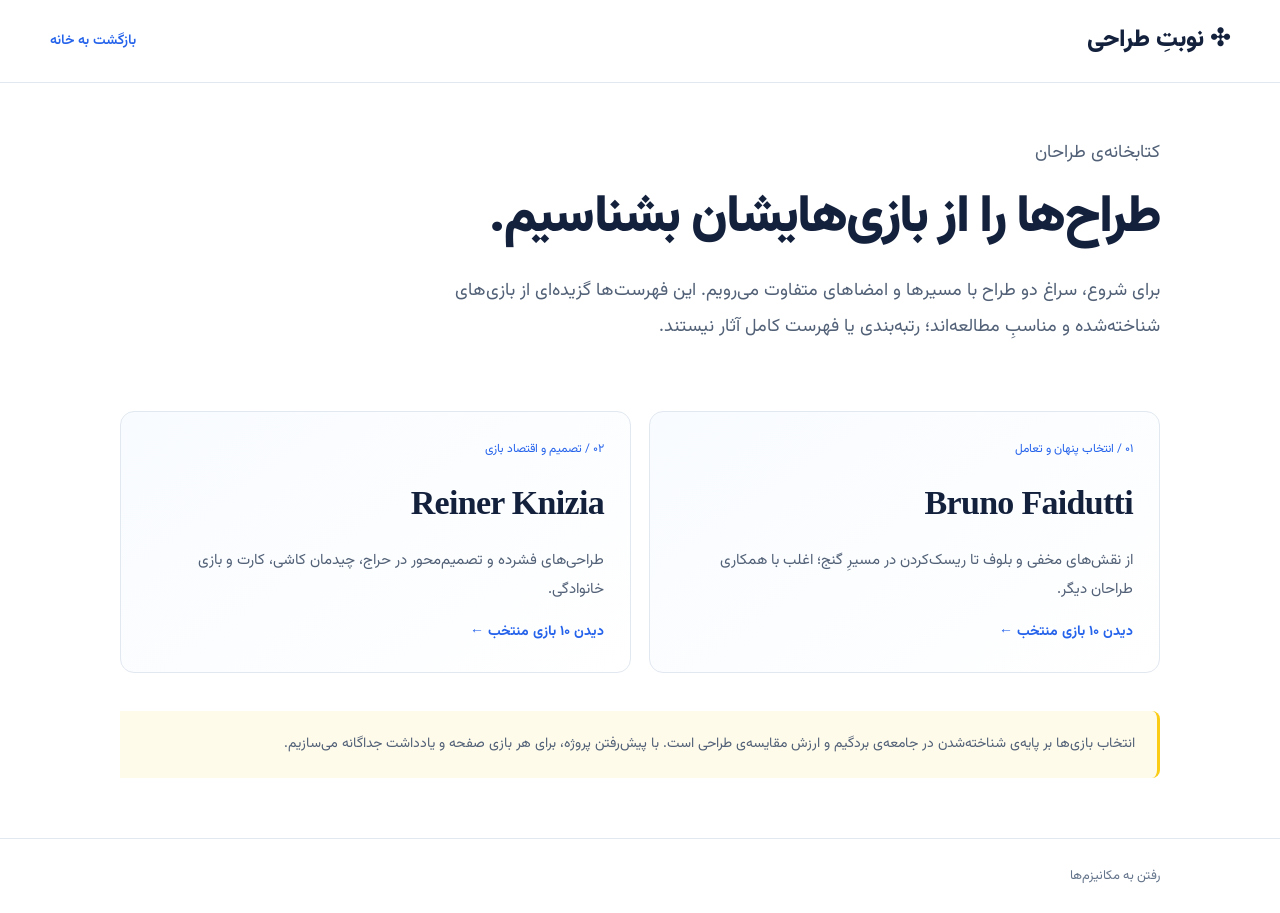
==== commit cb65f32c: "Restore site navigation and dossier paging layout" ====
--- a/designers/index.html
+++ b/designers/index.html
@@ -11,5 +11,5 @@
     </section>
     <p class="designer-note">انتخاب بازی‌ها بر پایه‌ی شناخته‌شدن در جامعه‌ی بردگیم و ارزش مقایسه‌ی طراحی است. با پیش‌رفتن پروژه، برای هر بازی صفحه و یادداشت جداگانه می‌سازیم.</p>
   </main>
-  <footer class="site-footer"><div class="article-main"><a href="../index.html#journal">فهرست بازی‌ها</a></div></footer>
+  <footer class="site-footer"><div class="article-main"><a href="../resources.html#mechanisms">رفتن به مکانیزم‌ها</a></div></footer>
 </body></html>
